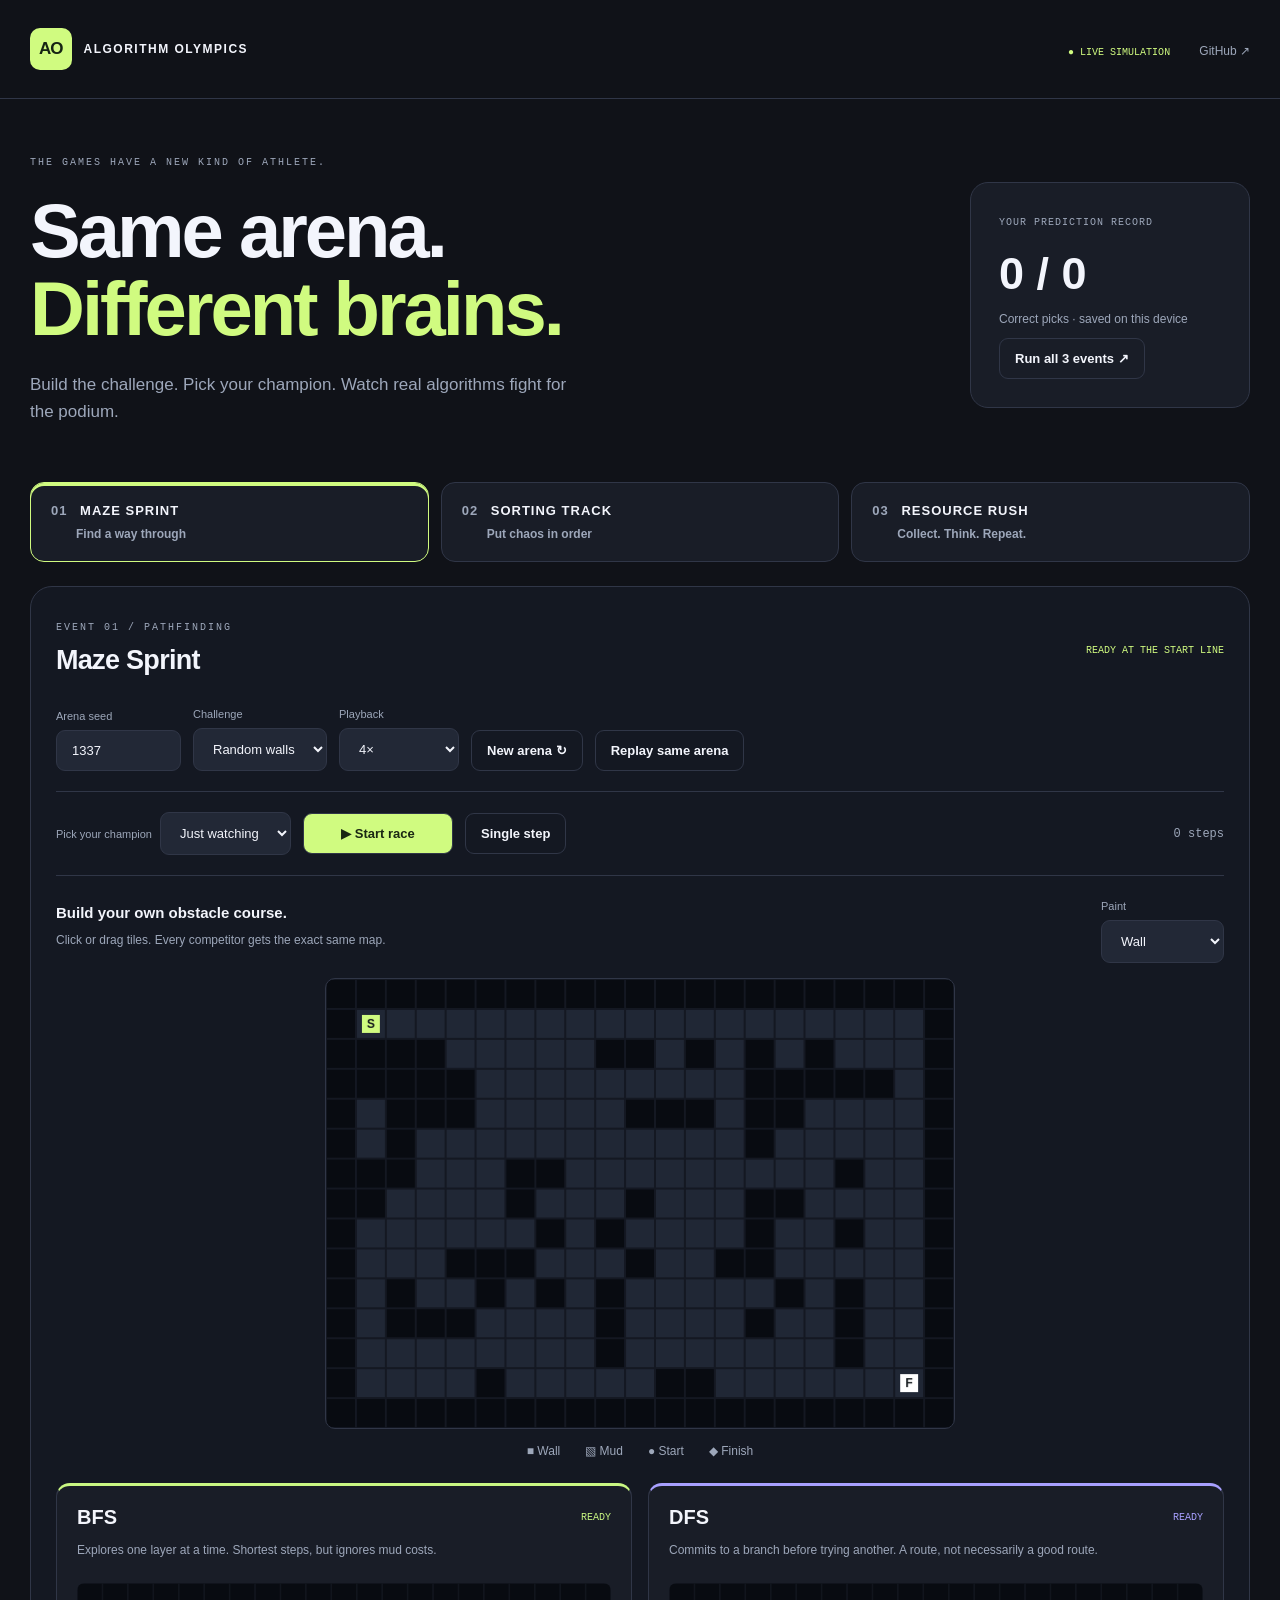
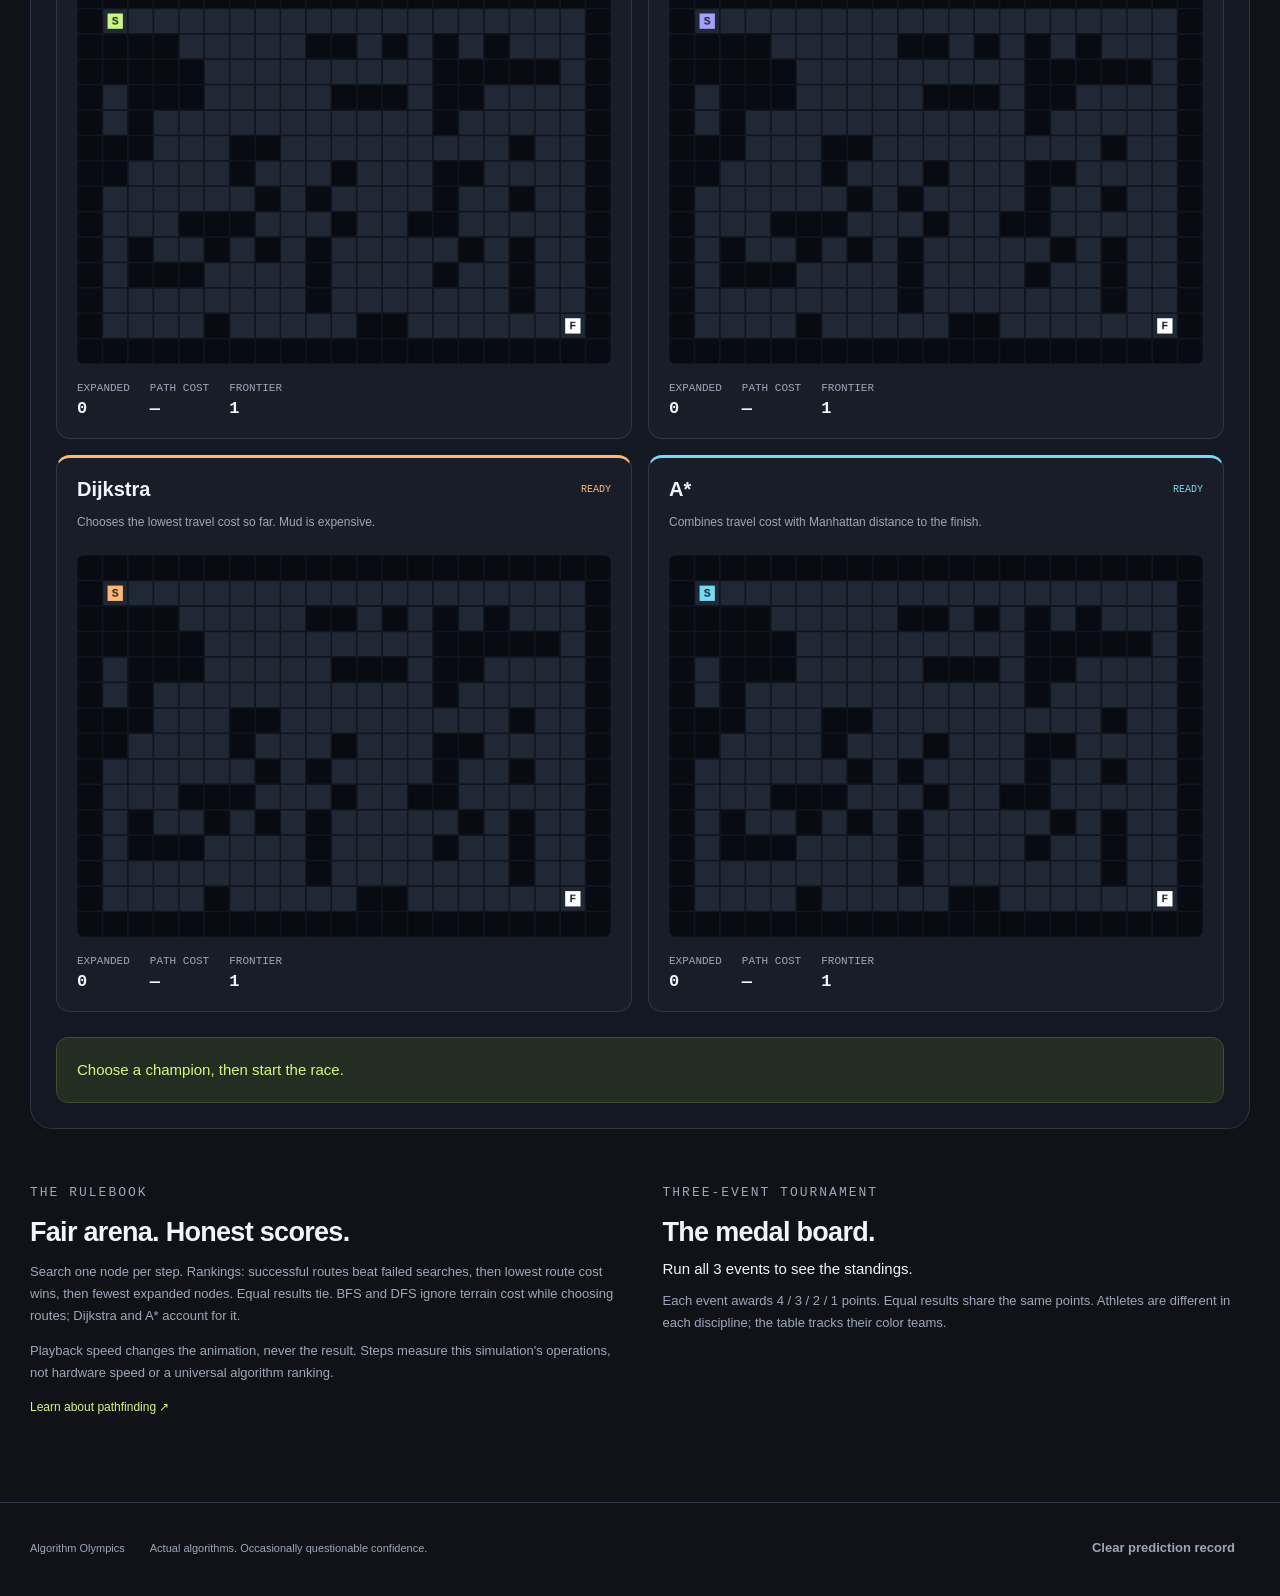
==== index.html @ 178c788a "Build Algorithm Olympics with three real simulation events and tournament mode" ====
<!doctype html><html lang="en"><head><meta charset="utf-8"><meta name="viewport" content="width=device-width,initial-scale=1"><meta name="theme-color" content="#101218"><title>Algorithm Olympics — Let the smartest code win</title><link rel="stylesheet" href="style.css"><script defer src="engine.js"></script><script defer src="app.js"></script></head><body>
<header><a class="brand" href="./"><span class="logo">AO</span> ALGORITHM OLYMPICS</a><div><span class="live">● LIVE SIMULATION</span> <a href="https://github.com/LucasLi1337Unknown/Algorithm-Olympics">GitHub ↗</a></div></header>
<main><section class="intro"><div><p class="eyebrow">THE GAMES HAVE A NEW KIND OF ATHLETE.</p><h1>Same arena.<br><em>Different brains.</em></h1><p class="sub">Build the challenge. Pick your champion. Watch real algorithms fight for the podium.</p></div><aside class="season"><span>YOUR PREDICTION RECORD</span><strong id="record">0 / 0</strong><p>Correct picks · saved on this device</p><button id="tournament" class="outline">Run all 3 events ↗</button></aside></section>
<nav class="events" aria-label="Choose an event"><button data-event="maze" class="selected"><span>01</span> MAZE SPRINT <small>Find a way through</small></button><button data-event="sort"><span>02</span> SORTING TRACK <small>Put chaos in order</small></button><button data-event="hunt"><span>03</span> RESOURCE RUSH <small>Collect. Think. Repeat.</small></button></nav>
<section class="arena"><div class="arenahead"><div><p class="eyebrow" id="event-tag">EVENT 01 / PATHFINDING</p><h2 id="event-title">Maze Sprint</h2></div><span id="phase" role="status">READY AT THE START LINE</span></div>
<div class="controls"><label>Arena seed<input id="seed" type="number" value="1337" min="0" max="4294967295"></label><label>Challenge<select id="preset"></select></label><label>Playback<select id="speed"><option value="1">1×</option><option value="4" selected>4×</option><option value="12">12×</option><option value="40">40×</option></select></label><button id="generate" class="outline">New arena ↻</button><button id="reset" class="outline">Replay same arena</button></div>
<div class="racebar"><label>Pick your champion<select id="prediction"></select></label><button id="start">▶ Start race</button><button id="step" class="outline">Single step</button><span id="clock">0 steps</span></div>
<div id="editor" class="editor"><div><strong>Build your own obstacle course.</strong><p>Click or drag tiles. Every competitor gets the exact same map.</p></div><label>Paint<select id="brush"><option value="0">Wall</option><option value="1">Clear path</option><option value="5">Mud · cost 5</option></select></label><canvas id="editmap" width="630" height="450" aria-label="Editable maze map"></canvas><p class="legend"><span>■ Wall</span><span>▧ Mud</span><span>● Start</span><span>◆ Finish</span></p></div>
<div id="competitors" class="competitors"></div><div id="result" class="result" aria-live="polite">Choose a champion, then start the race.</div></section>
<section class="bottom"><article><p class="eyebrow">THE RULEBOOK</p><h2>Fair arena. Honest scores.</h2><p id="rules"></p><p>Playback speed changes the animation, never the result. Steps measure this simulation's operations, not hardware speed or a universal algorithm ranking.</p><a href="https://www.redblobgames.com/pathfinding/a-star/introduction.html" target="_blank" rel="noreferrer">Learn about pathfinding ↗</a></article><article><p class="eyebrow">THREE-EVENT TOURNAMENT</p><h2>The medal board.</h2><div id="medals">Run all 3 events to see the standings.</div><p>Each event awards 4 / 3 / 2 / 1 points. Equal results share the same points. Athletes are different in each discipline; the table tracks their color teams.</p></article></section></main><footer>Algorithm Olympics <span>Actual algorithms. Occasionally questionable confidence.</span><button id="clear-record" class="quiet">Clear prediction record</button></footer></body></html>
---- style.css ----
:root{color-scheme:dark;--bg:#101218;--panel:#191d27;--line:#303647;--muted:#9da7ba;--ink:#f3f5fc;--lime:#d0fb80}*{box-sizing:border-box}body{margin:0;background:var(--bg);color:var(--ink);font:15px Arial,sans-serif}header,main,footer{max-width:1280px;margin:auto}header{padding:28px 30px;display:flex;justify-content:space-between;align-items:center;border-bottom:1px solid var(--line)}a{color:var(--ink);text-decoration:none}.brand{font-size:12px;letter-spacing:1.5px;font-weight:800;display:flex;align-items:center;gap:12px}.logo{background:var(--lime);color:#162413;padding:11px 9px;border-radius:10px;letter-spacing:-1px;font-size:17px}.live{font:10px monospace;color:var(--lime);margin-right:25px}header div>a{font-size:12px;color:var(--muted)}main{padding:48px 30px}.intro{display:flex;justify-content:space-between;gap:40px;align-items:center}.eyebrow{font:10px monospace;letter-spacing:2px;color:var(--muted)}h1{font-size:clamp(48px,6vw,76px);line-height:1.02;letter-spacing:-3px;margin:24px 0}em{font-style:normal;color:var(--lime)}.sub{color:var(--muted);max-width:540px;line-height:1.6;font-size:17px}.season{border:1px solid var(--line);background:var(--panel);border-radius:18px;padding:28px;min-width:280px}.season>span{font:10px monospace;color:var(--muted);letter-spacing:1px}.season strong{display:block;font-size:45px;margin:20px 0 10px}.season p{font-size:12px;color:var(--muted)}button,input,select{font:13px Arial;border-radius:9px;padding:12px 15px;border:1px solid var(--line);color:var(--ink);background:#222836}button{cursor:pointer;font-weight:700}button:hover{filter:brightness(1.18)}button:disabled{opacity:.4;cursor:default}button:focus-visible,a:focus-visible,canvas:focus-visible,input:focus-visible,select:focus-visible{outline:3px solid #c3d1ff;outline-offset:3px}.outline{background:transparent}.quiet{background:none;border:0;color:var(--muted)}#start{background:var(--lime);color:#1a2712;min-width:150px}.events{display:grid;grid-template-columns:repeat(3,1fr);gap:12px;margin:40px 0 24px}.events button{text-align:left;background:var(--panel);border-radius:14px;padding:20px;font-size:13px;letter-spacing:1px}.events button>span{color:var(--muted);margin-right:8px}.events small{display:block;font-size:12px;color:var(--muted);letter-spacing:0;margin:9px 0 0 25px}.events .selected{border-color:var(--lime);box-shadow:inset 0 3px var(--lime)}.arena{border:1px solid var(--line);border-radius:22px;background:#141822;padding:25px}.arenahead{display:flex;align-items:center;justify-content:space-between;gap:15px}h2{font-size:27px;letter-spacing:-.7px;margin:12px 0}.arenahead>span{font:10px monospace;color:var(--lime);text-align:right}.controls,.racebar{display:flex;align-items:end;flex-wrap:wrap;gap:12px;padding:20px 0;border-bottom:1px solid var(--line)}label{display:flex;flex-direction:column;gap:8px;color:var(--muted);font-size:11px}input{width:125px}select{min-width:120px}.racebar{align-items:center}.racebar label{flex-direction:row;align-items:center}.racebar>span{margin-left:auto;color:var(--muted);font:12px monospace}.editor{display:grid;grid-template-columns:1fr auto;align-items:center;gap:15px;margin:24px 0}.editor p{color:var(--muted);font-size:12px}.editor canvas{grid-column:1/-1;width:100%;max-width:630px;justify-self:center;border-radius:10px;touch-action:none;cursor:crosshair;border:1px solid var(--line)}.legend{grid-column:1/-1;display:flex;gap:25px;justify-content:center;margin:0!important}.competitors{display:grid;grid-template-columns:repeat(2,1fr);gap:16px;margin:25px 0}.athlete{border:1px solid var(--line);border-top:3px solid var(--team);border-radius:14px;padding:20px;background:var(--panel);min-width:0}.athlete .name{display:flex;justify-content:space-between;align-items:center}.athlete h3{font-size:20px;margin:0}.badge{font:10px monospace;color:var(--team)}.athlete p{color:var(--muted);font-size:12px;min-height:30px;line-height:1.5}.athlete canvas{display:block;width:100%;height:auto;background:#11151d;border-radius:8px}.stats{display:flex;flex-wrap:wrap;gap:20px;margin-top:18px;font:11px monospace;color:var(--muted)}.stats b{color:var(--ink);display:block;margin-top:5px;font-size:17px}.result{background:#232d21;color:var(--lime);border:1px solid #3c5132;padding:20px;border-radius:12px;line-height:1.6}.bottom{display:grid;grid-template-columns:1fr 1fr;gap:45px;padding:40px 0}.bottom p{color:var(--muted);line-height:1.7;font-size:13px}.bottom a{color:var(--lime);font-size:12px}.medal{padding:12px 0;border-bottom:1px solid var(--line);display:flex;justify-content:space-between}footer{border-top:1px solid var(--line);padding:25px 30px;display:flex;gap:25px;align-items:center;color:var(--muted);font-size:11px}footer span{flex:1}@media(max-width:700px){header{padding:20px}.live{display:none}.brand{font-size:9px;letter-spacing:.7px}main{padding:30px 16px}.intro{display:block}.season{margin-top:25px;min-width:0;display:flex;align-items:center;flex-wrap:wrap;gap:15px}.season strong{font-size:25px;margin:0}.season p{display:none}.events{gap:7px;margin:25px 0}.events button{padding:14px 9px;font-size:10px;letter-spacing:.4px}.events small{margin-left:0;font-size:10px}.arena{padding:17px}.competitors{grid-template-columns:1fr}.controls{gap:10px}.controls button{font-size:11px;padding:12px}.arenahead>span{font-size:8px}.racebar label{flex-direction:column;align-items:start}.racebar>span{margin-left:0}.bottom{grid-template-columns:1fr;gap:20px}footer{flex-wrap:wrap;padding:20px}.legend{gap:15px}.athlete{padding:16px}}
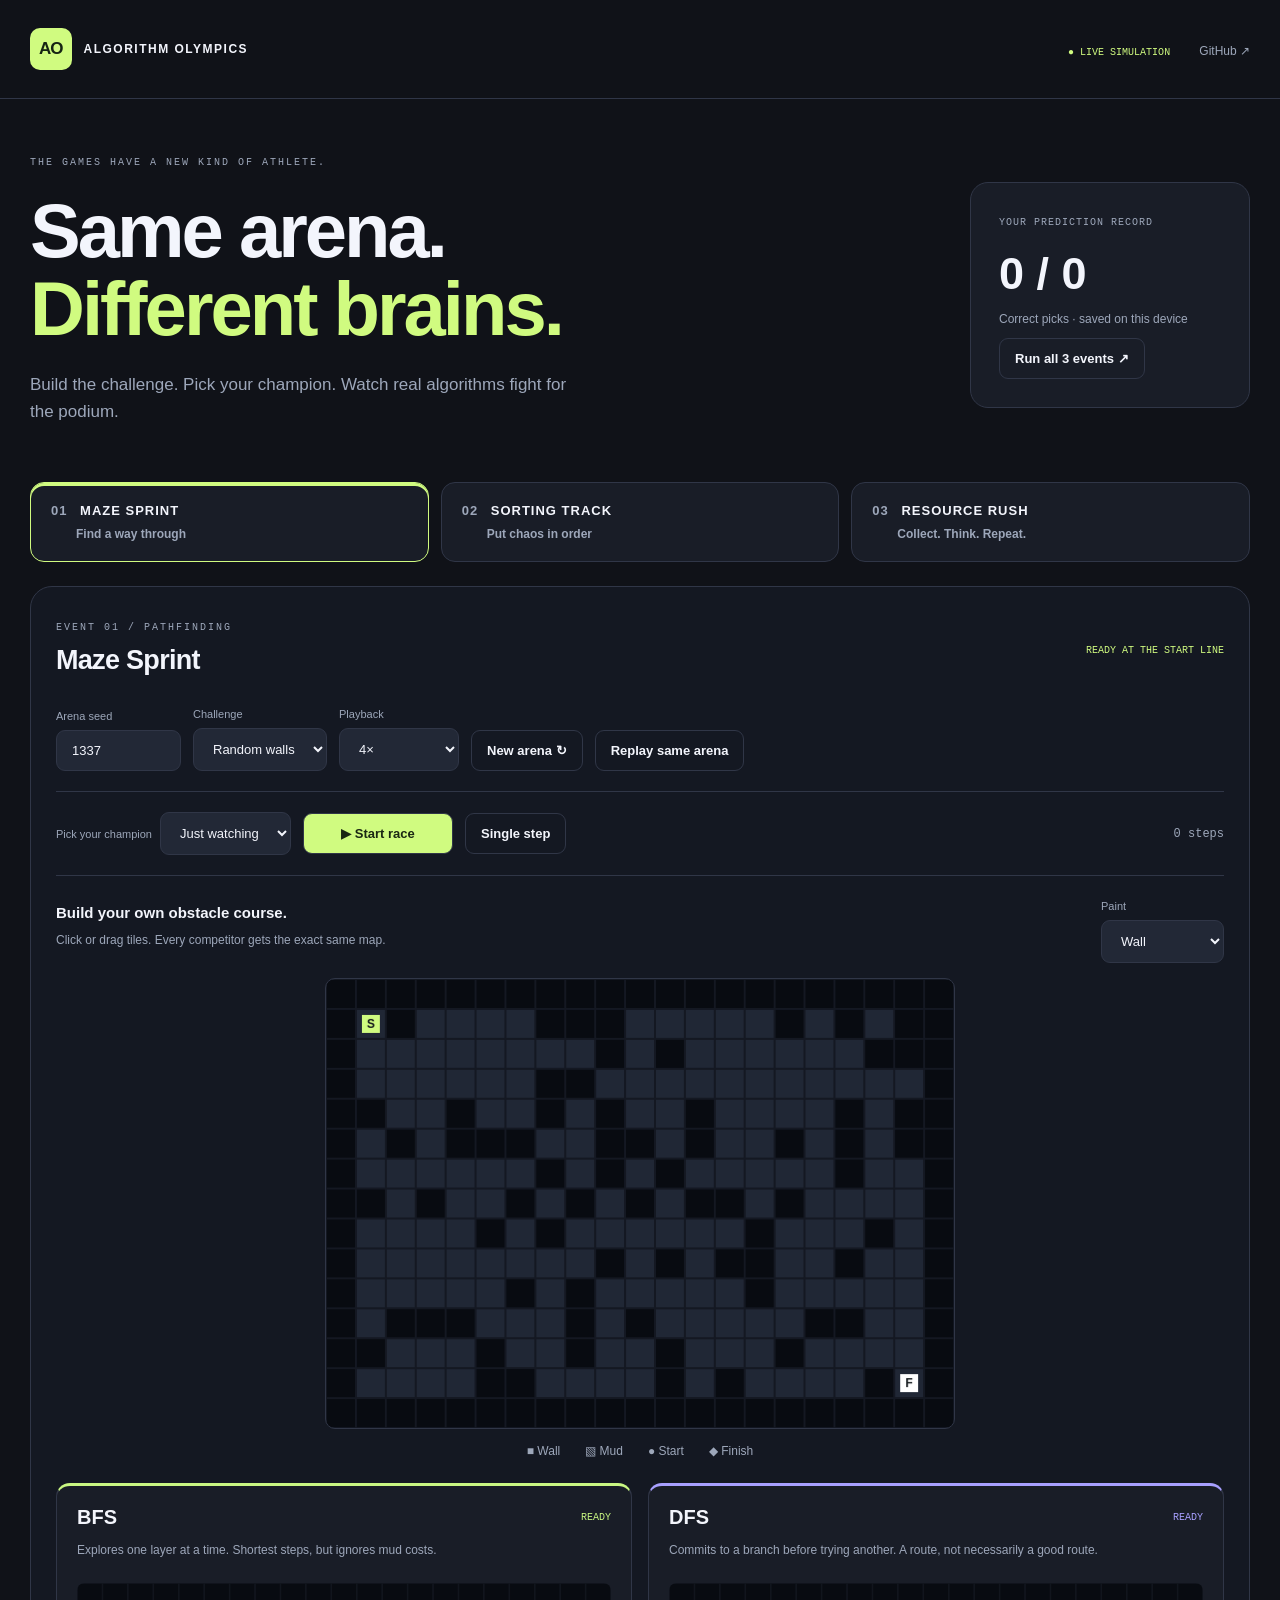
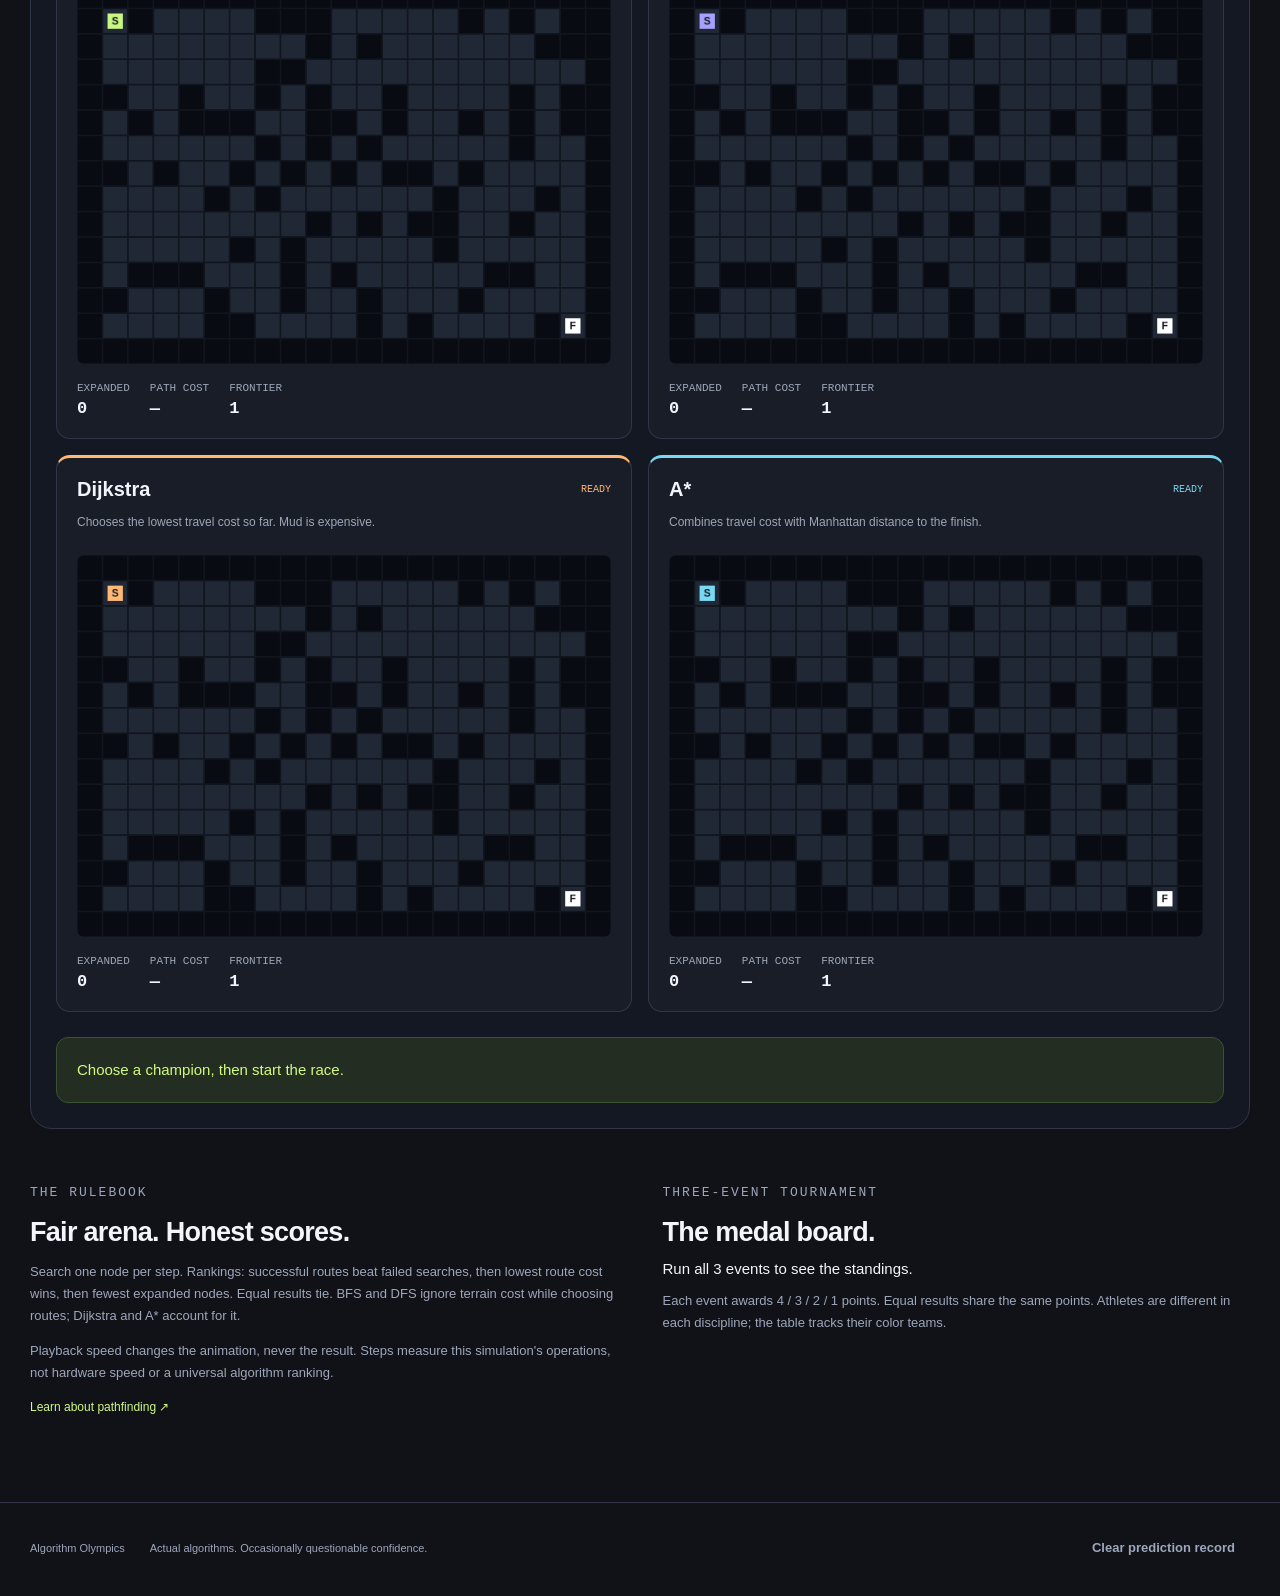
==== commit 6b715558: "Refresh cached simulation engine after maze generator fix" ====
--- a/index.html
+++ b/index.html
@@ -1,4 +1,4 @@
-<!doctype html><html lang="en"><head><meta charset="utf-8"><meta name="viewport" content="width=device-width,initial-scale=1"><meta name="theme-color" content="#101218"><title>Algorithm Olympics — Let the smartest code win</title><link rel="stylesheet" href="style.css"><script defer src="engine.js"></script><script defer src="app.js"></script></head><body>
+<!doctype html><html lang="en"><head><meta charset="utf-8"><meta name="viewport" content="width=device-width,initial-scale=1"><meta name="theme-color" content="#101218"><title>Algorithm Olympics — Let the smartest code win</title><link rel="stylesheet" href="style.css"><script defer src="engine.js?v=maze-detours-2"></script><script defer src="app.js"></script></head><body>
 <header><a class="brand" href="./"><span class="logo">AO</span> ALGORITHM OLYMPICS</a><div><span class="live">● LIVE SIMULATION</span> <a href="https://github.com/LucasLi1337Unknown/Algorithm-Olympics">GitHub ↗</a></div></header>
 <main><section class="intro"><div><p class="eyebrow">THE GAMES HAVE A NEW KIND OF ATHLETE.</p><h1>Same arena.<br><em>Different brains.</em></h1><p class="sub">Build the challenge. Pick your champion. Watch real algorithms fight for the podium.</p></div><aside class="season"><span>YOUR PREDICTION RECORD</span><strong id="record">0 / 0</strong><p>Correct picks · saved on this device</p><button id="tournament" class="outline">Run all 3 events ↗</button></aside></section>
 <nav class="events" aria-label="Choose an event"><button data-event="maze" class="selected"><span>01</span> MAZE SPRINT <small>Find a way through</small></button><button data-event="sort"><span>02</span> SORTING TRACK <small>Put chaos in order</small></button><button data-event="hunt"><span>03</span> RESOURCE RUSH <small>Collect. Think. Repeat.</small></button></nav>
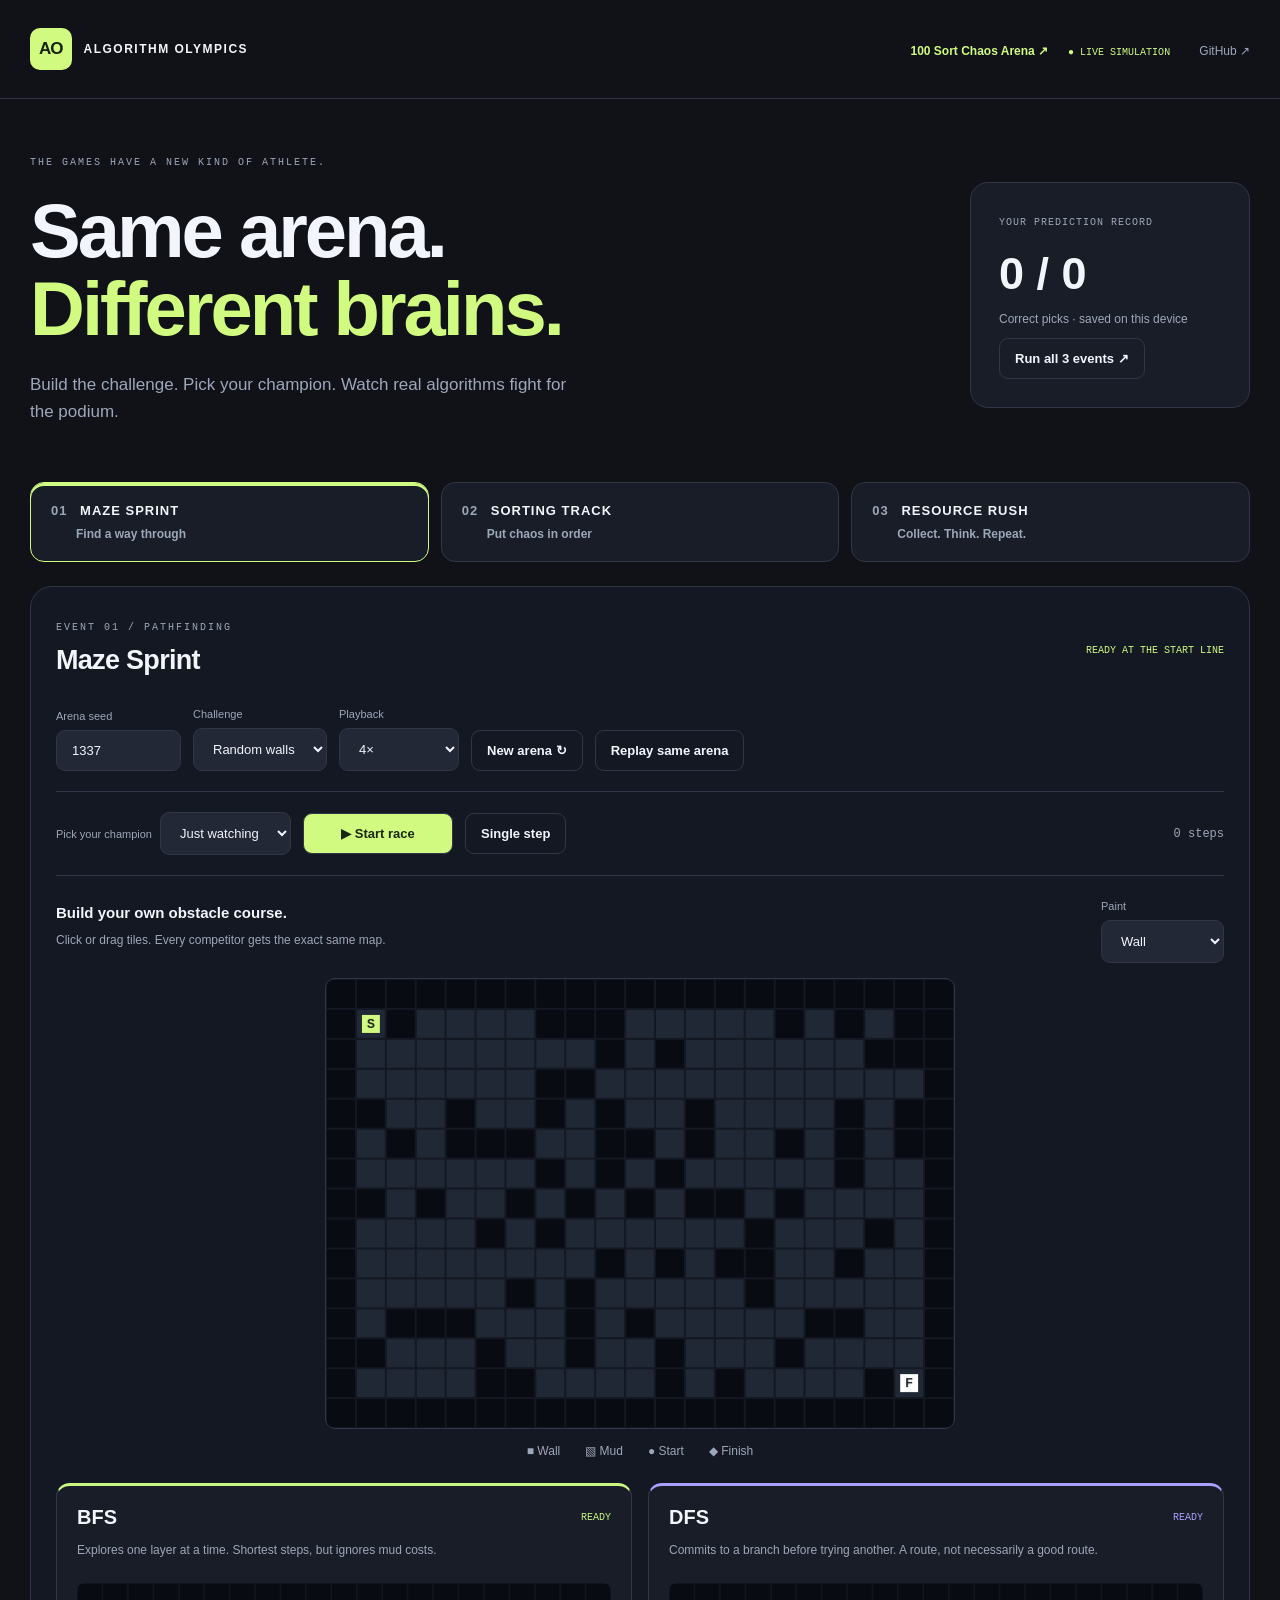
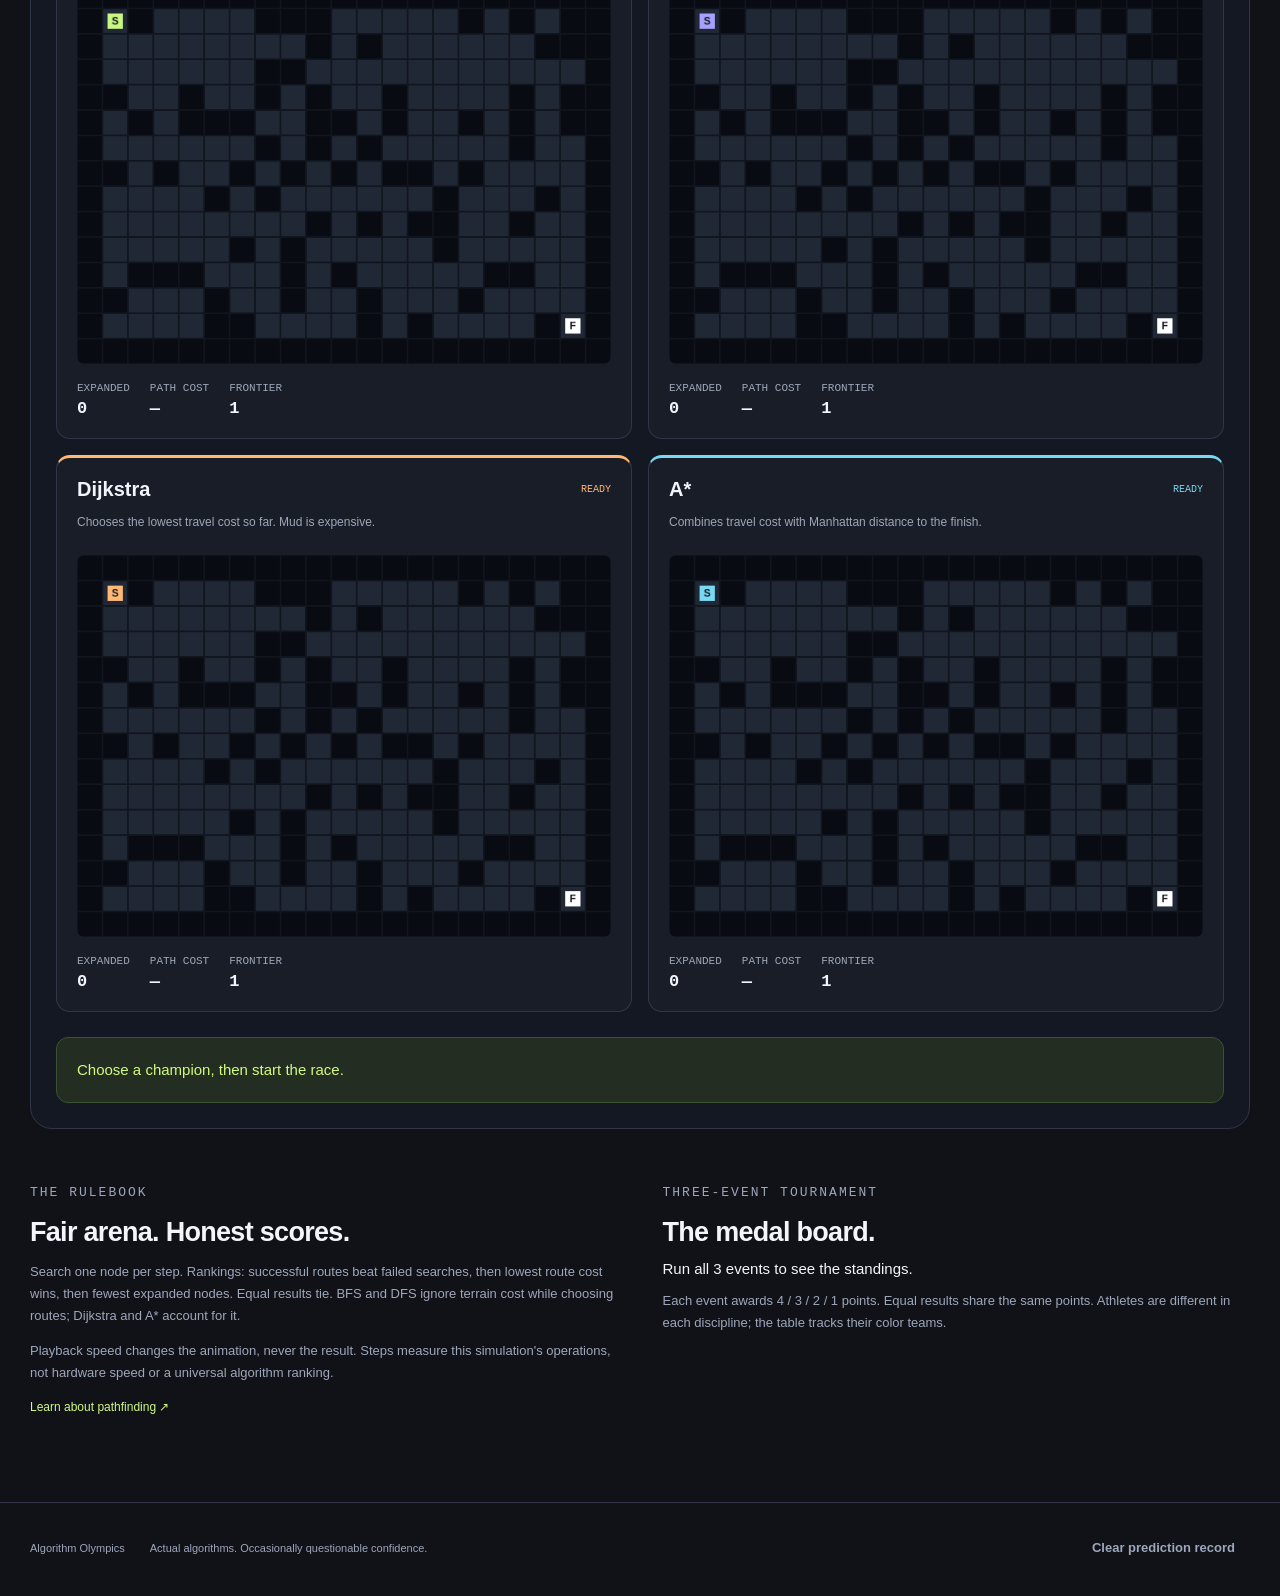
==== commit 32228854: "Add 100-sort Chaos Arena with real generators, synchronized races, close-ups and validated finishes" ====
--- a/index.html
+++ b/index.html
@@ -1,5 +1,5 @@
 <!doctype html><html lang="en"><head><meta charset="utf-8"><meta name="viewport" content="width=device-width,initial-scale=1"><meta name="theme-color" content="#101218"><title>Algorithm Olympics — Let the smartest code win</title><link rel="stylesheet" href="style.css"><script defer src="engine.js?v=maze-detours-2"></script><script defer src="app.js"></script></head><body>
-<header><a class="brand" href="./"><span class="logo">AO</span> ALGORITHM OLYMPICS</a><div><span class="live">● LIVE SIMULATION</span> <a href="https://github.com/LucasLi1337Unknown/Algorithm-Olympics">GitHub ↗</a></div></header>
+<header><a class="brand" href="./"><span class="logo">AO</span> ALGORITHM OLYMPICS</a><div><a href="chaos.html" style="color:#d0fb80;margin-right:20px;font-weight:bold">100 Sort Chaos Arena ↗</a><span class="live">● LIVE SIMULATION</span> <a href="https://github.com/LucasLi1337Unknown/Algorithm-Olympics">GitHub ↗</a></div></header>
 <main><section class="intro"><div><p class="eyebrow">THE GAMES HAVE A NEW KIND OF ATHLETE.</p><h1>Same arena.<br><em>Different brains.</em></h1><p class="sub">Build the challenge. Pick your champion. Watch real algorithms fight for the podium.</p></div><aside class="season"><span>YOUR PREDICTION RECORD</span><strong id="record">0 / 0</strong><p>Correct picks · saved on this device</p><button id="tournament" class="outline">Run all 3 events ↗</button></aside></section>
 <nav class="events" aria-label="Choose an event"><button data-event="maze" class="selected"><span>01</span> MAZE SPRINT <small>Find a way through</small></button><button data-event="sort"><span>02</span> SORTING TRACK <small>Put chaos in order</small></button><button data-event="hunt"><span>03</span> RESOURCE RUSH <small>Collect. Think. Repeat.</small></button></nav>
 <section class="arena"><div class="arenahead"><div><p class="eyebrow" id="event-tag">EVENT 01 / PATHFINDING</p><h2 id="event-title">Maze Sprint</h2></div><span id="phase" role="status">READY AT THE START LINE</span></div>
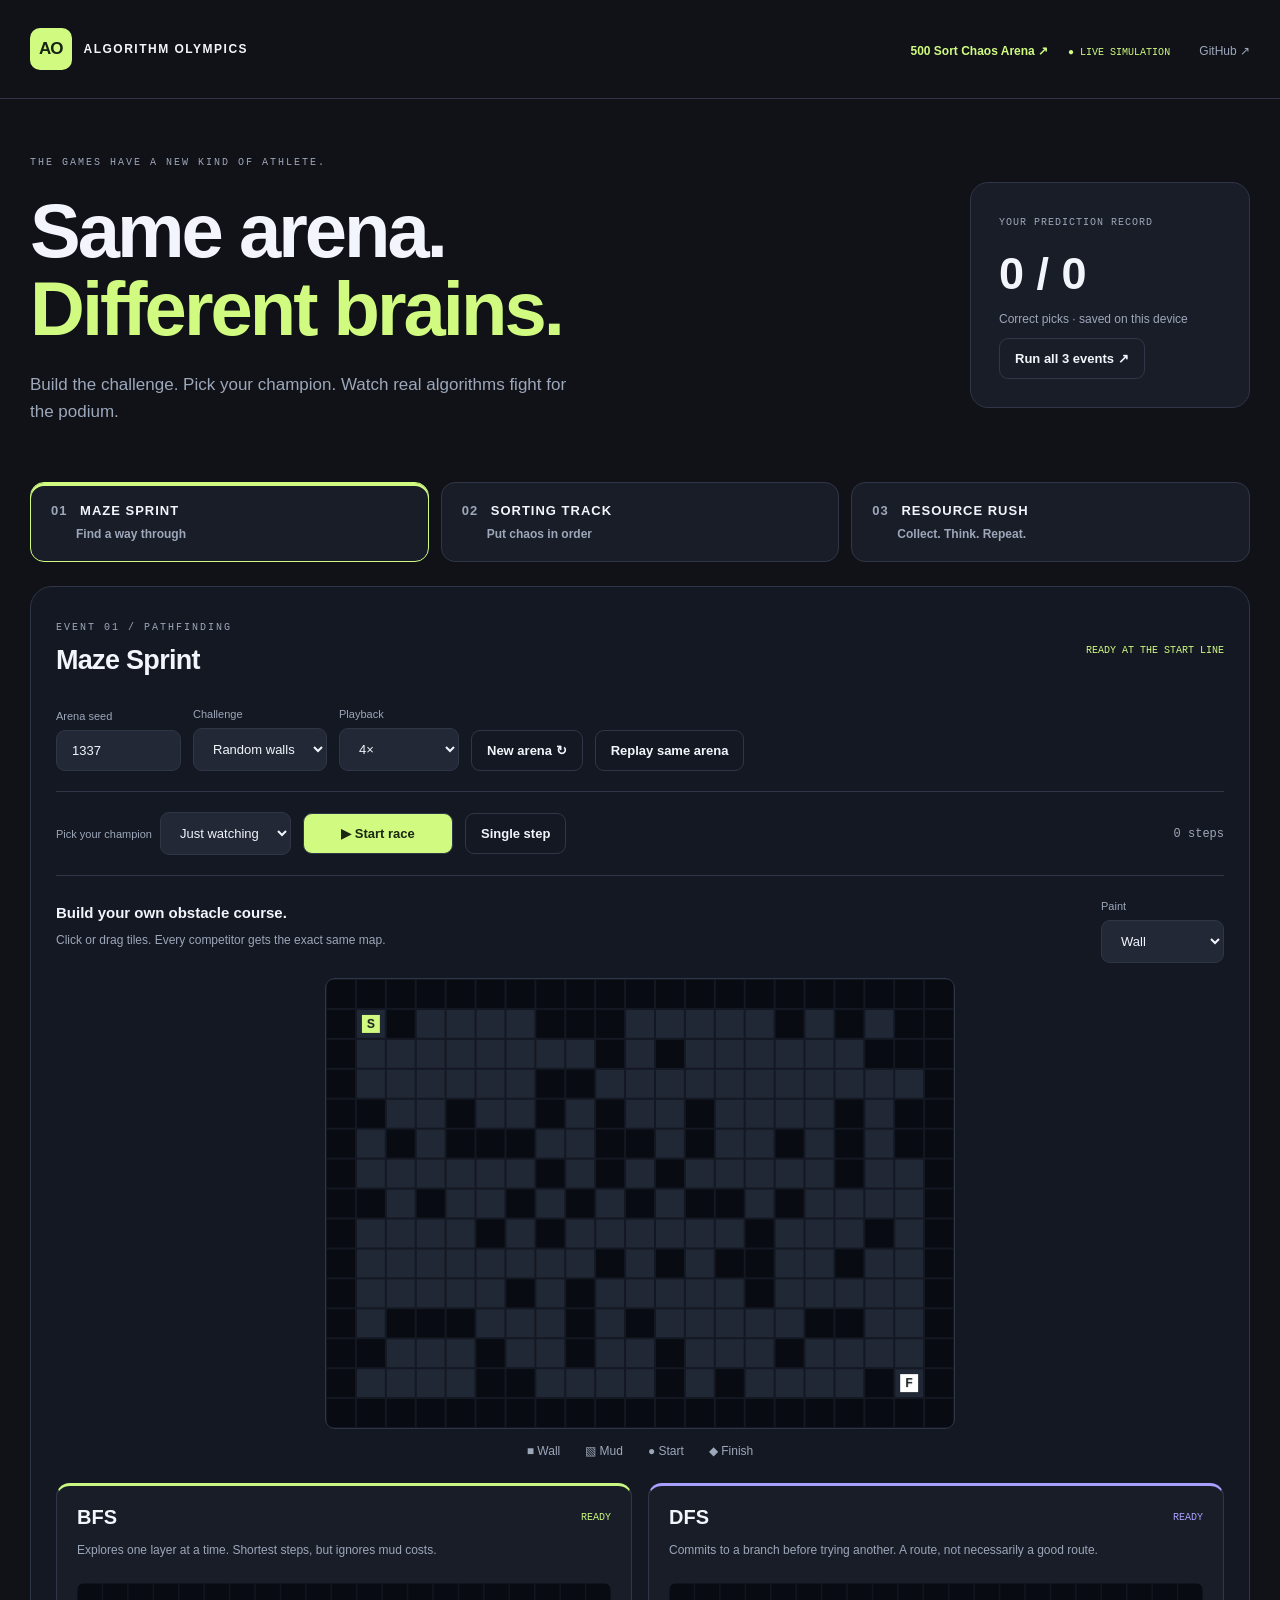
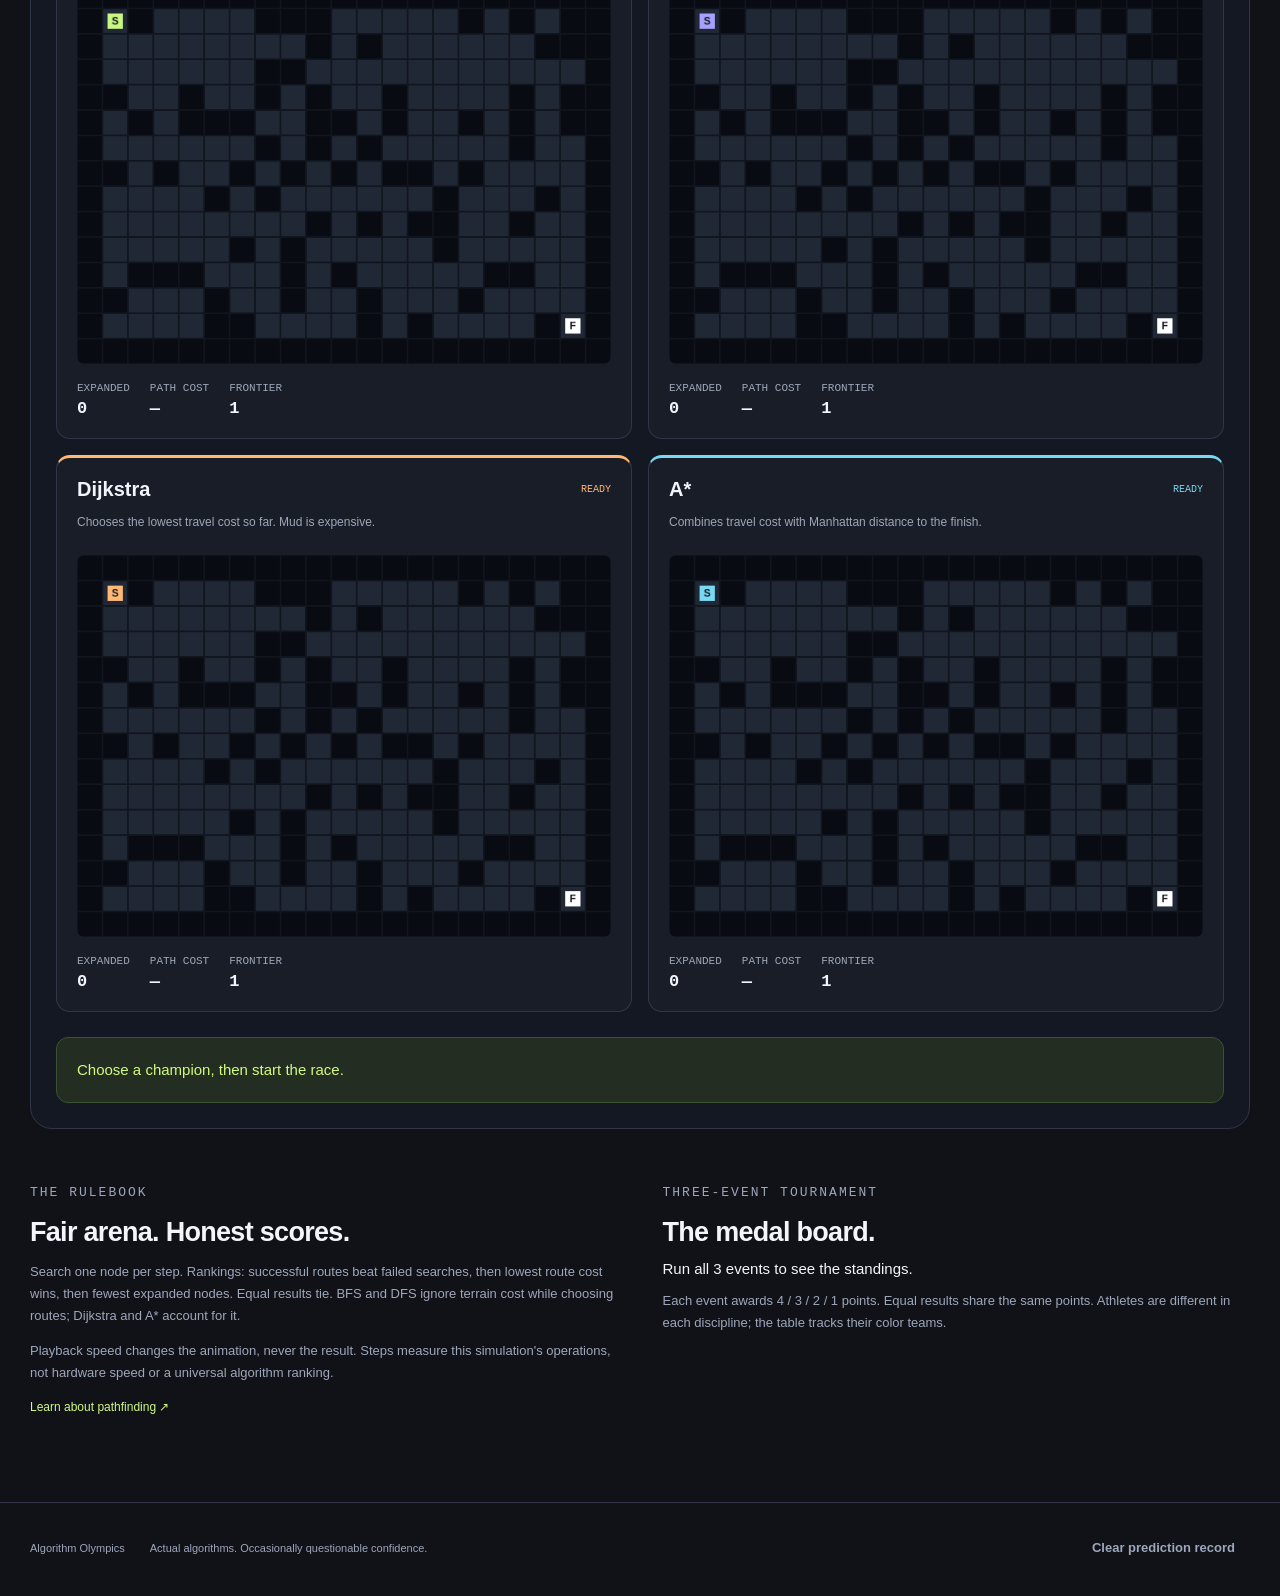
==== commit 5ae6dde3: "Expand sorting arena to 500 runnable contestants and publish complete roster" ====
--- a/index.html
+++ b/index.html
@@ -1,5 +1,5 @@
 <!doctype html><html lang="en"><head><meta charset="utf-8"><meta name="viewport" content="width=device-width,initial-scale=1"><meta name="theme-color" content="#101218"><title>Algorithm Olympics — Let the smartest code win</title><link rel="stylesheet" href="style.css"><script defer src="engine.js?v=maze-detours-2"></script><script defer src="app.js"></script></head><body>
-<header><a class="brand" href="./"><span class="logo">AO</span> ALGORITHM OLYMPICS</a><div><a href="chaos.html" style="color:#d0fb80;margin-right:20px;font-weight:bold">100 Sort Chaos Arena ↗</a><span class="live">● LIVE SIMULATION</span> <a href="https://github.com/LucasLi1337Unknown/Algorithm-Olympics">GitHub ↗</a></div></header>
+<header><a class="brand" href="./"><span class="logo">AO</span> ALGORITHM OLYMPICS</a><div><a href="chaos.html" style="color:#d0fb80;margin-right:20px;font-weight:bold">500 Sort Chaos Arena ↗</a><span class="live">● LIVE SIMULATION</span> <a href="https://github.com/LucasLi1337Unknown/Algorithm-Olympics">GitHub ↗</a></div></header>
 <main><section class="intro"><div><p class="eyebrow">THE GAMES HAVE A NEW KIND OF ATHLETE.</p><h1>Same arena.<br><em>Different brains.</em></h1><p class="sub">Build the challenge. Pick your champion. Watch real algorithms fight for the podium.</p></div><aside class="season"><span>YOUR PREDICTION RECORD</span><strong id="record">0 / 0</strong><p>Correct picks · saved on this device</p><button id="tournament" class="outline">Run all 3 events ↗</button></aside></section>
 <nav class="events" aria-label="Choose an event"><button data-event="maze" class="selected"><span>01</span> MAZE SPRINT <small>Find a way through</small></button><button data-event="sort"><span>02</span> SORTING TRACK <small>Put chaos in order</small></button><button data-event="hunt"><span>03</span> RESOURCE RUSH <small>Collect. Think. Repeat.</small></button></nav>
 <section class="arena"><div class="arenahead"><div><p class="eyebrow" id="event-tag">EVENT 01 / PATHFINDING</p><h2 id="event-title">Maze Sprint</h2></div><span id="phase" role="status">READY AT THE START LINE</span></div>
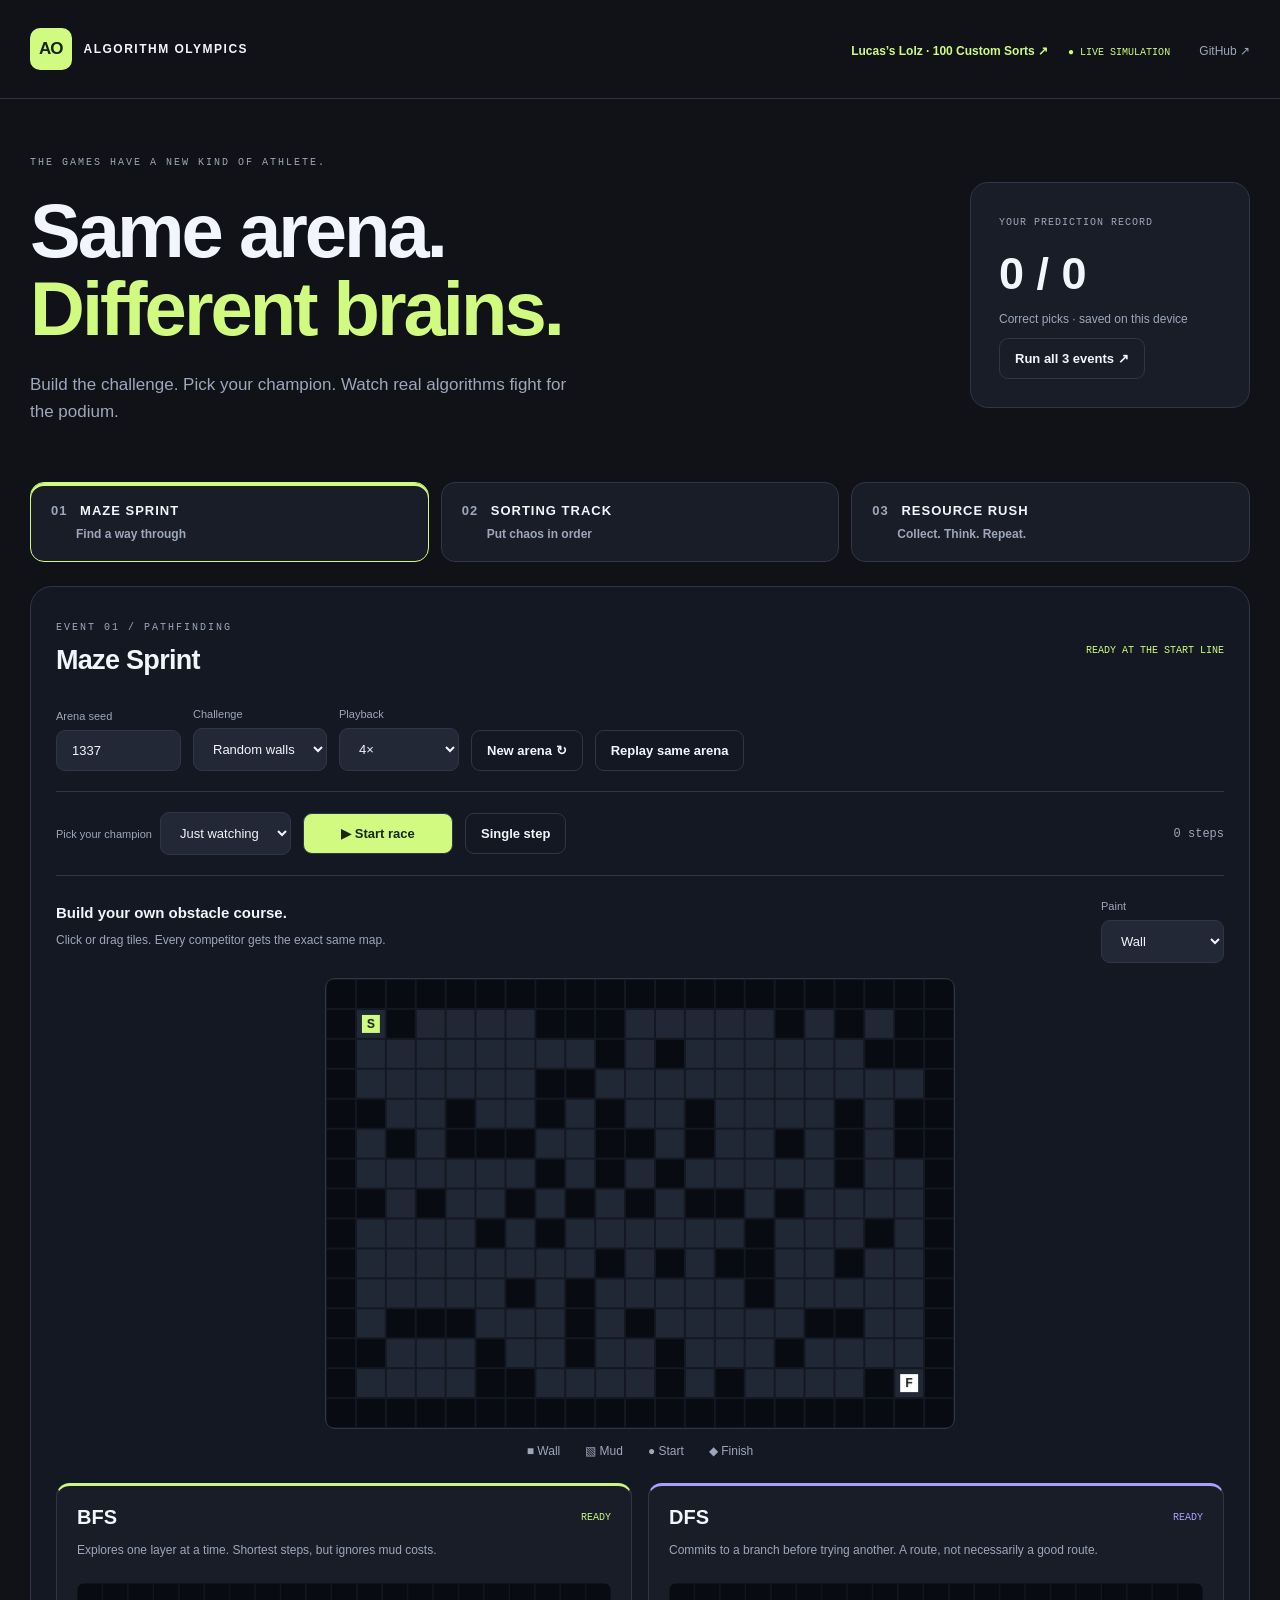
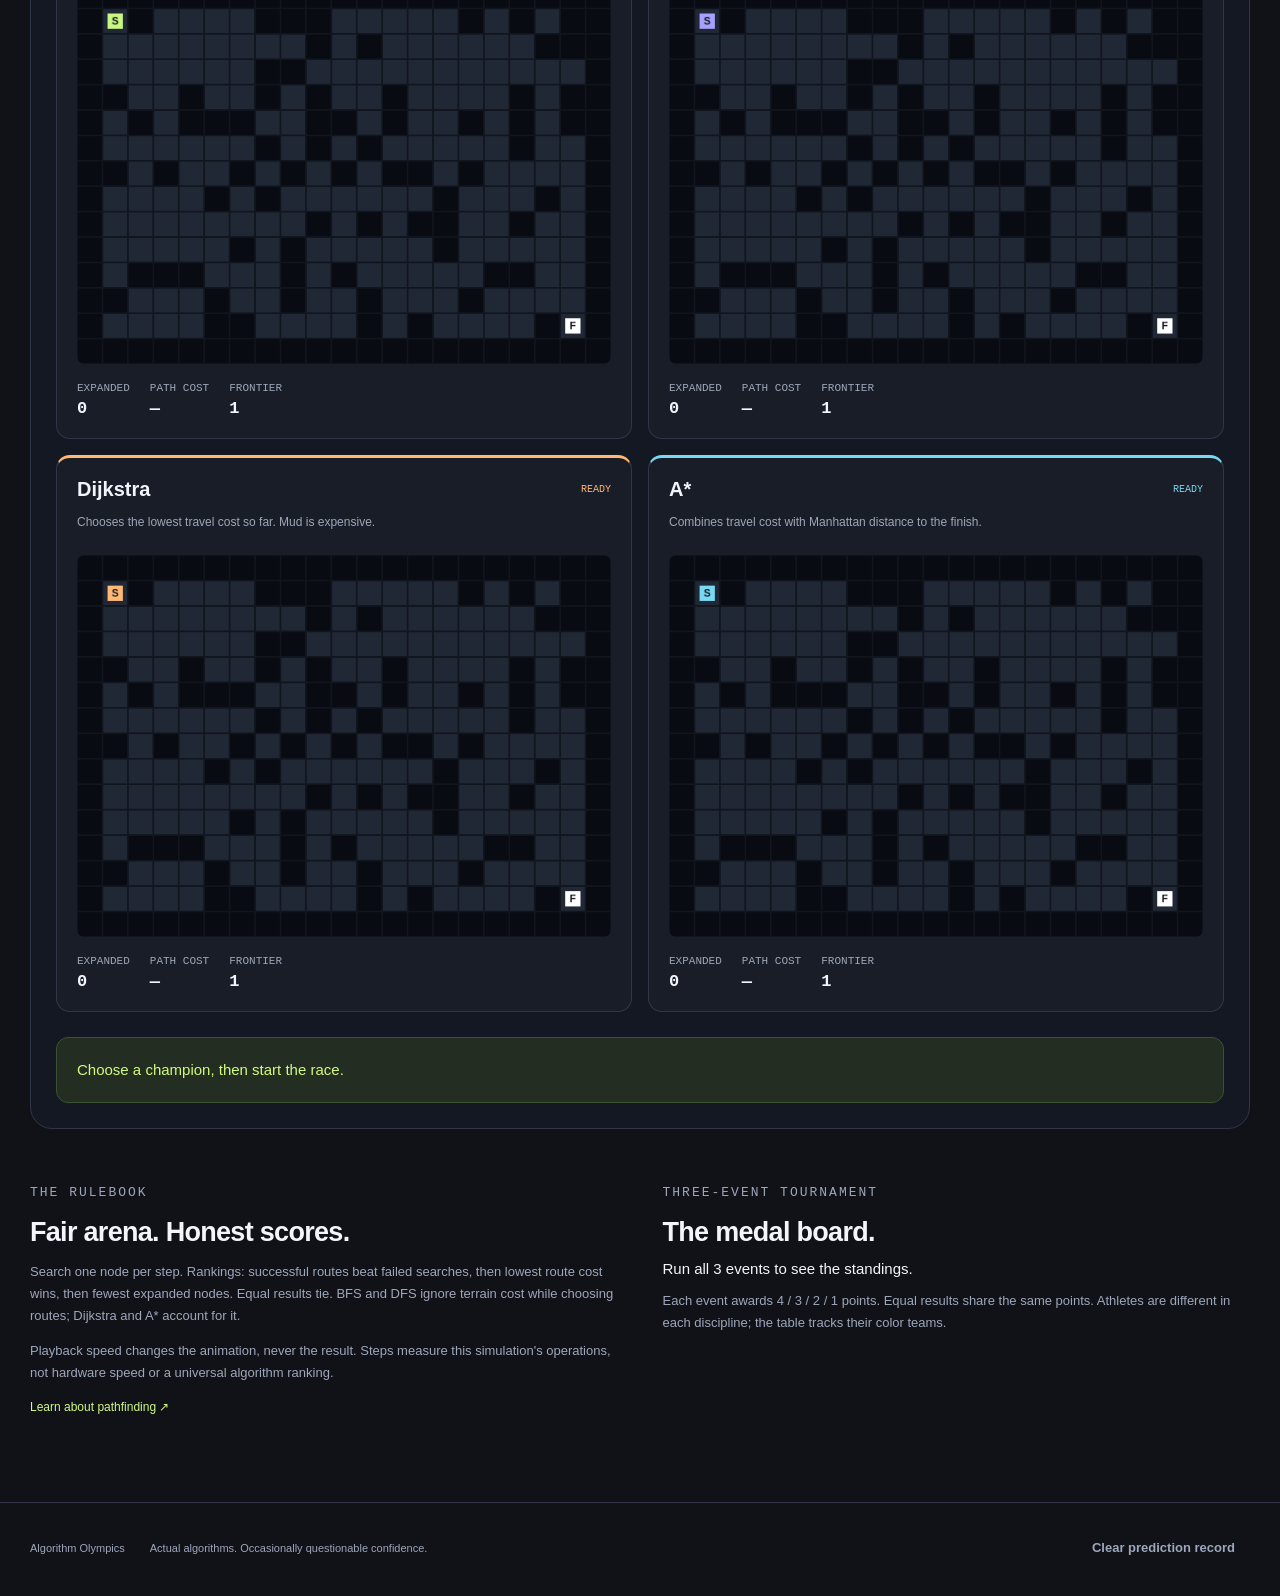
==== commit 6f741a8c: "Introduce Lucas's Lolz Arena with 100 named executable hybrid recipes" ====
--- a/index.html
+++ b/index.html
@@ -1,5 +1,5 @@
 <!doctype html><html lang="en"><head><meta charset="utf-8"><meta name="viewport" content="width=device-width,initial-scale=1"><meta name="theme-color" content="#101218"><title>Algorithm Olympics — Let the smartest code win</title><link rel="stylesheet" href="style.css"><script defer src="engine.js?v=maze-detours-2"></script><script defer src="app.js"></script></head><body>
-<header><a class="brand" href="./"><span class="logo">AO</span> ALGORITHM OLYMPICS</a><div><a href="chaos.html" style="color:#d0fb80;margin-right:20px;font-weight:bold">500 Sort Chaos Arena ↗</a><span class="live">● LIVE SIMULATION</span> <a href="https://github.com/LucasLi1337Unknown/Algorithm-Olympics">GitHub ↗</a></div></header>
+<header><a class="brand" href="./"><span class="logo">AO</span> ALGORITHM OLYMPICS</a><div><a href="chaos.html" style="color:#d0fb80;margin-right:20px;font-weight:bold">Lucas’s Lolz · 100 Custom Sorts ↗</a><span class="live">● LIVE SIMULATION</span> <a href="https://github.com/LucasLi1337Unknown/Algorithm-Olympics">GitHub ↗</a></div></header>
 <main><section class="intro"><div><p class="eyebrow">THE GAMES HAVE A NEW KIND OF ATHLETE.</p><h1>Same arena.<br><em>Different brains.</em></h1><p class="sub">Build the challenge. Pick your champion. Watch real algorithms fight for the podium.</p></div><aside class="season"><span>YOUR PREDICTION RECORD</span><strong id="record">0 / 0</strong><p>Correct picks · saved on this device</p><button id="tournament" class="outline">Run all 3 events ↗</button></aside></section>
 <nav class="events" aria-label="Choose an event"><button data-event="maze" class="selected"><span>01</span> MAZE SPRINT <small>Find a way through</small></button><button data-event="sort"><span>02</span> SORTING TRACK <small>Put chaos in order</small></button><button data-event="hunt"><span>03</span> RESOURCE RUSH <small>Collect. Think. Repeat.</small></button></nav>
 <section class="arena"><div class="arenahead"><div><p class="eyebrow" id="event-tag">EVENT 01 / PATHFINDING</p><h2 id="event-title">Maze Sprint</h2></div><span id="phase" role="status">READY AT THE START LINE</span></div>
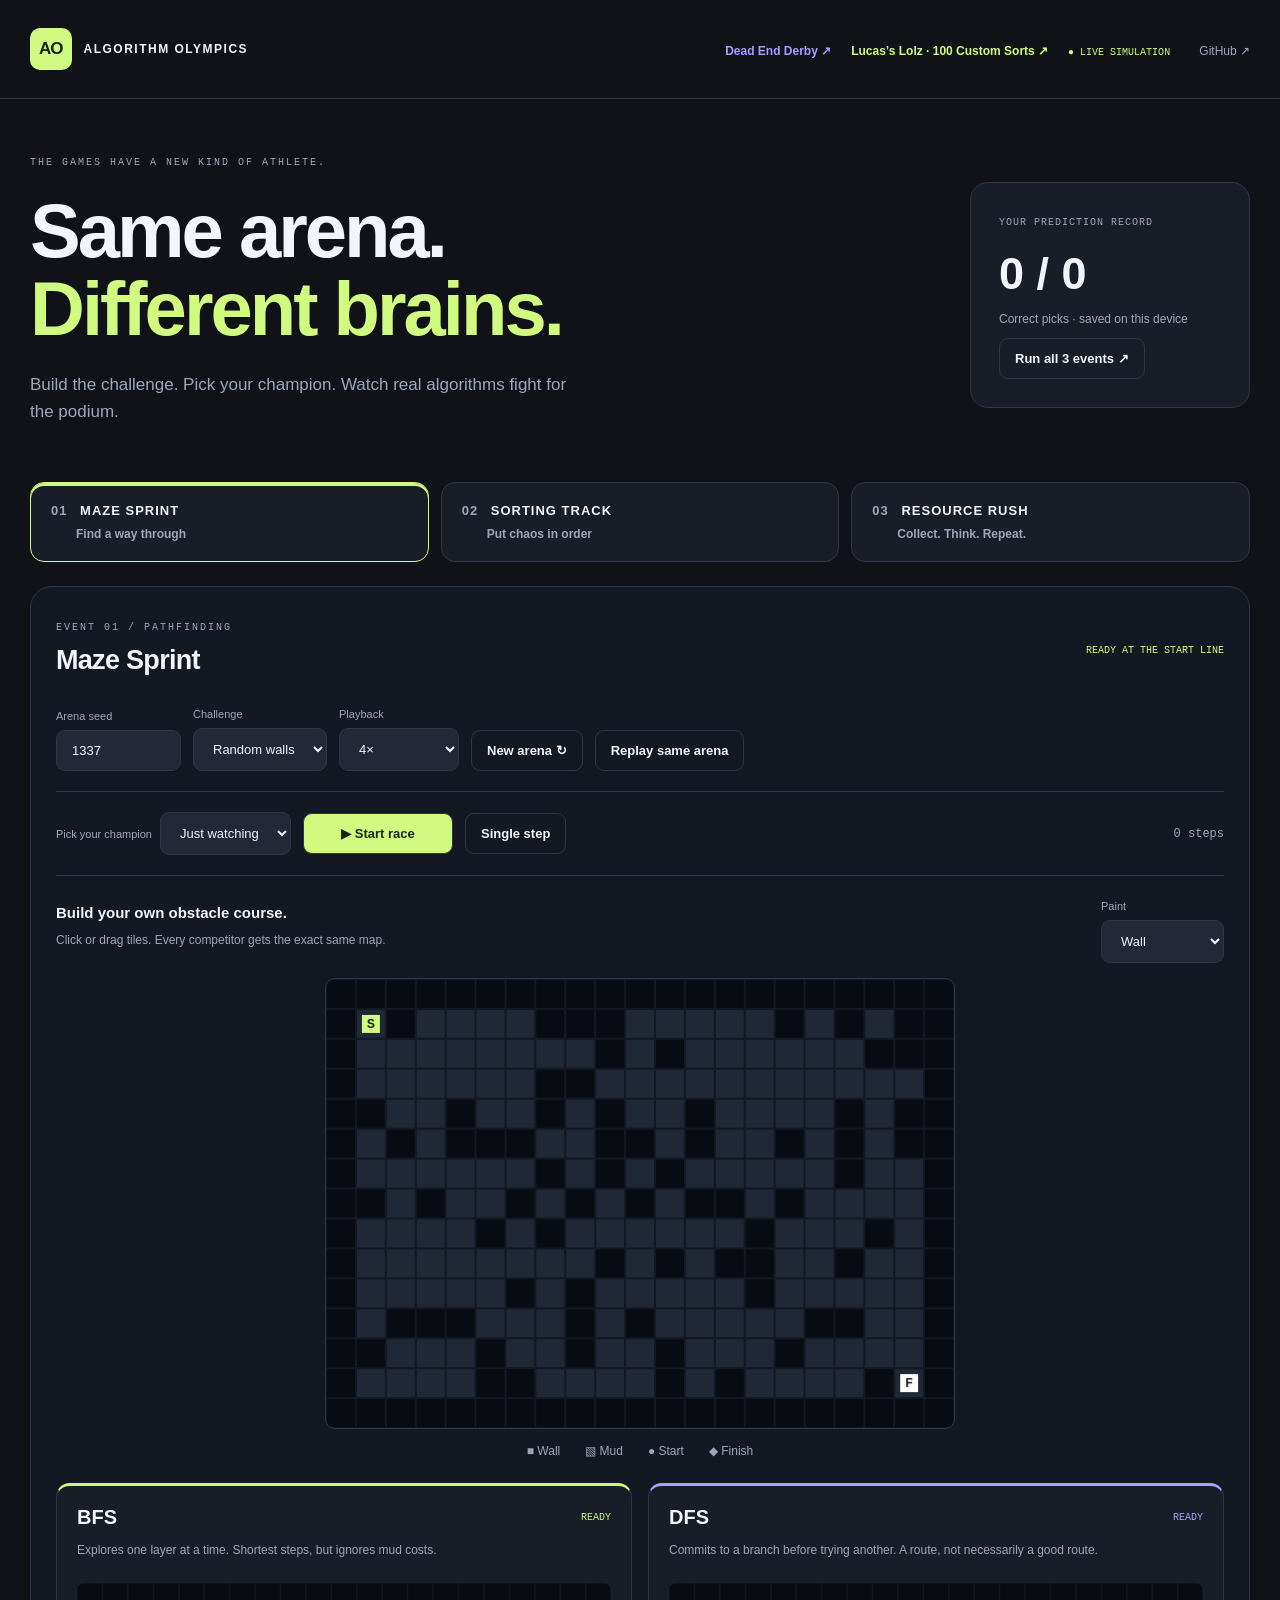
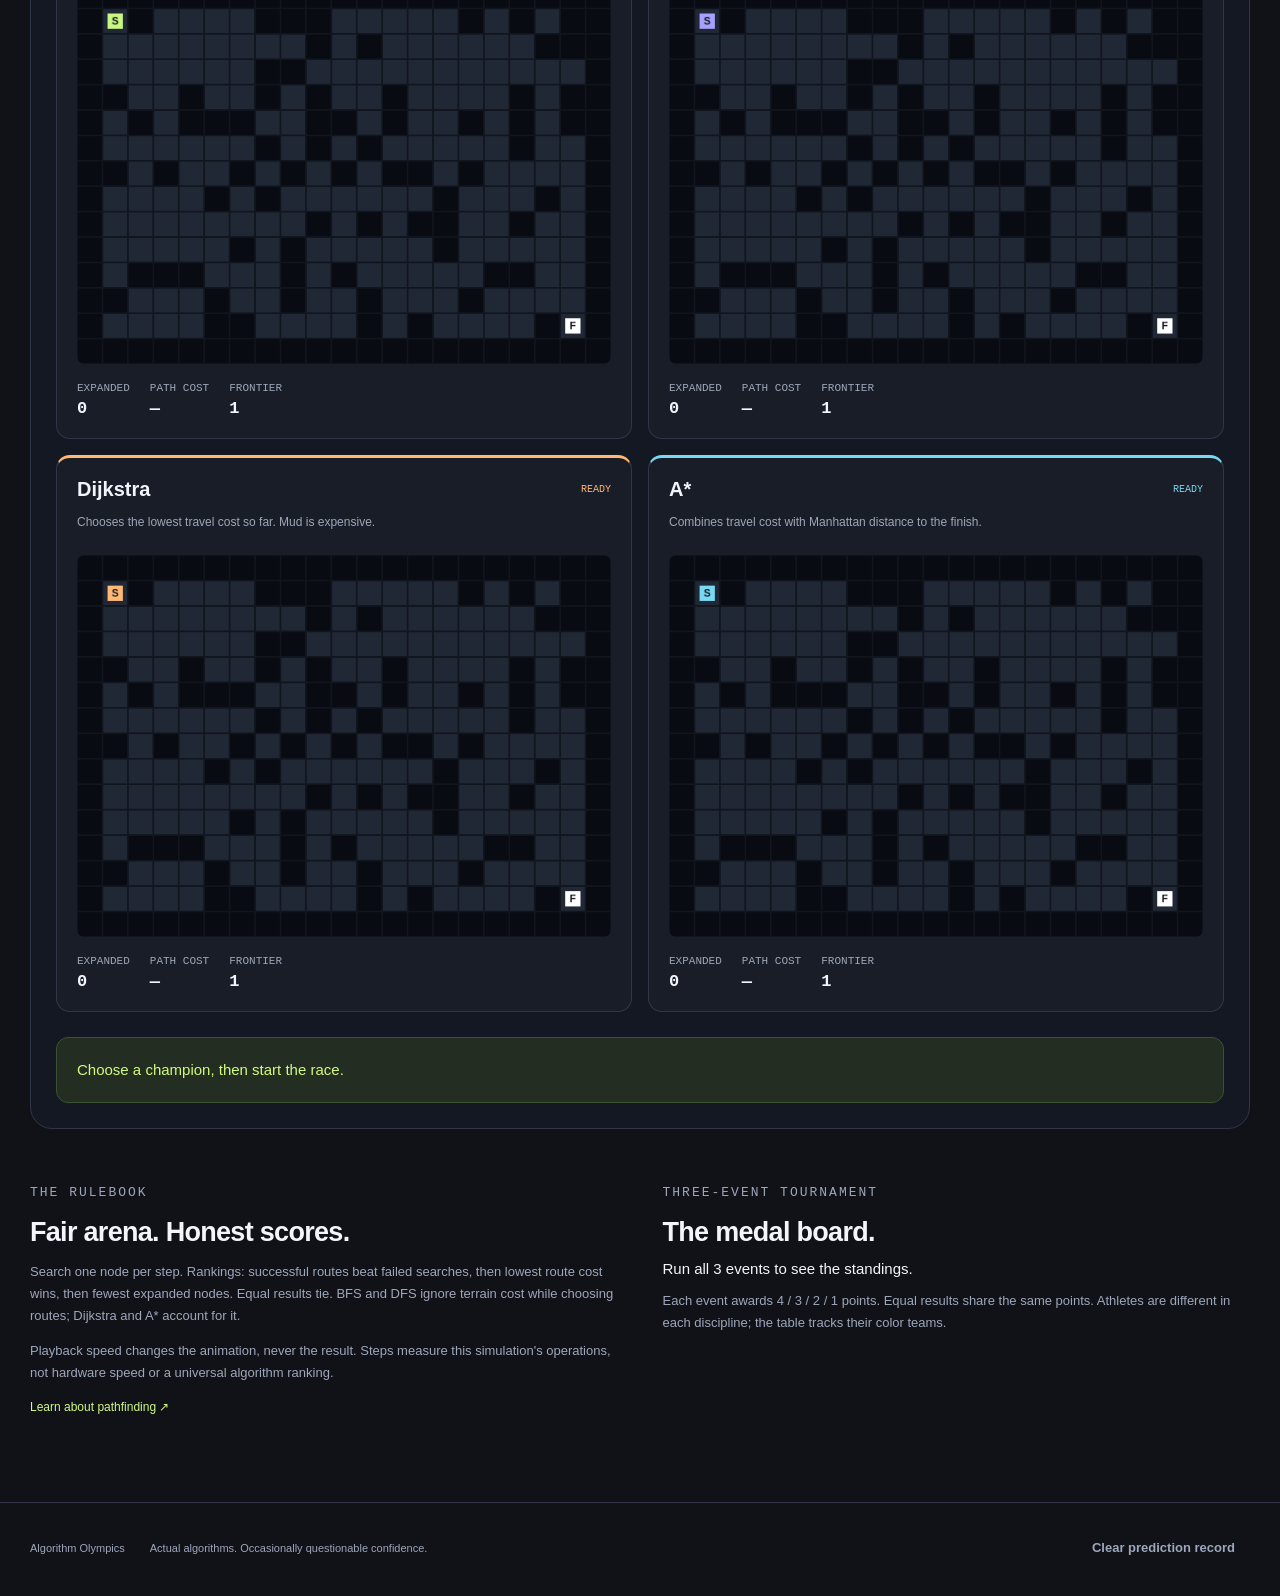
==== commit 27944282: "Add Dead End Derby: classic searches versus Lucas Lolz in verified unique-route mazes" ====
--- a/index.html
+++ b/index.html
@@ -1,5 +1,5 @@
 <!doctype html><html lang="en"><head><meta charset="utf-8"><meta name="viewport" content="width=device-width,initial-scale=1"><meta name="theme-color" content="#101218"><title>Algorithm Olympics — Let the smartest code win</title><link rel="stylesheet" href="style.css"><script defer src="engine.js?v=maze-detours-2"></script><script defer src="app.js"></script></head><body>
-<header><a class="brand" href="./"><span class="logo">AO</span> ALGORITHM OLYMPICS</a><div><a href="chaos.html" style="color:#d0fb80;margin-right:20px;font-weight:bold">Lucas’s Lolz · 100 Custom Sorts ↗</a><span class="live">● LIVE SIMULATION</span> <a href="https://github.com/LucasLi1337Unknown/Algorithm-Olympics">GitHub ↗</a></div></header>
+<header><a class="brand" href="./"><span class="logo">AO</span> ALGORITHM OLYMPICS</a><div><a href="maze-lolz.html" style="color:#ac9bff;margin-right:20px;font-weight:bold">Dead End Derby ↗</a><a href="chaos.html" style="color:#d0fb80;margin-right:20px;font-weight:bold">Lucas’s Lolz · 100 Custom Sorts ↗</a><span class="live">● LIVE SIMULATION</span> <a href="https://github.com/LucasLi1337Unknown/Algorithm-Olympics">GitHub ↗</a></div></header>
 <main><section class="intro"><div><p class="eyebrow">THE GAMES HAVE A NEW KIND OF ATHLETE.</p><h1>Same arena.<br><em>Different brains.</em></h1><p class="sub">Build the challenge. Pick your champion. Watch real algorithms fight for the podium.</p></div><aside class="season"><span>YOUR PREDICTION RECORD</span><strong id="record">0 / 0</strong><p>Correct picks · saved on this device</p><button id="tournament" class="outline">Run all 3 events ↗</button></aside></section>
 <nav class="events" aria-label="Choose an event"><button data-event="maze" class="selected"><span>01</span> MAZE SPRINT <small>Find a way through</small></button><button data-event="sort"><span>02</span> SORTING TRACK <small>Put chaos in order</small></button><button data-event="hunt"><span>03</span> RESOURCE RUSH <small>Collect. Think. Repeat.</small></button></nav>
 <section class="arena"><div class="arenahead"><div><p class="eyebrow" id="event-tag">EVENT 01 / PATHFINDING</p><h2 id="event-title">Maze Sprint</h2></div><span id="phase" role="status">READY AT THE START LINE</span></div>
